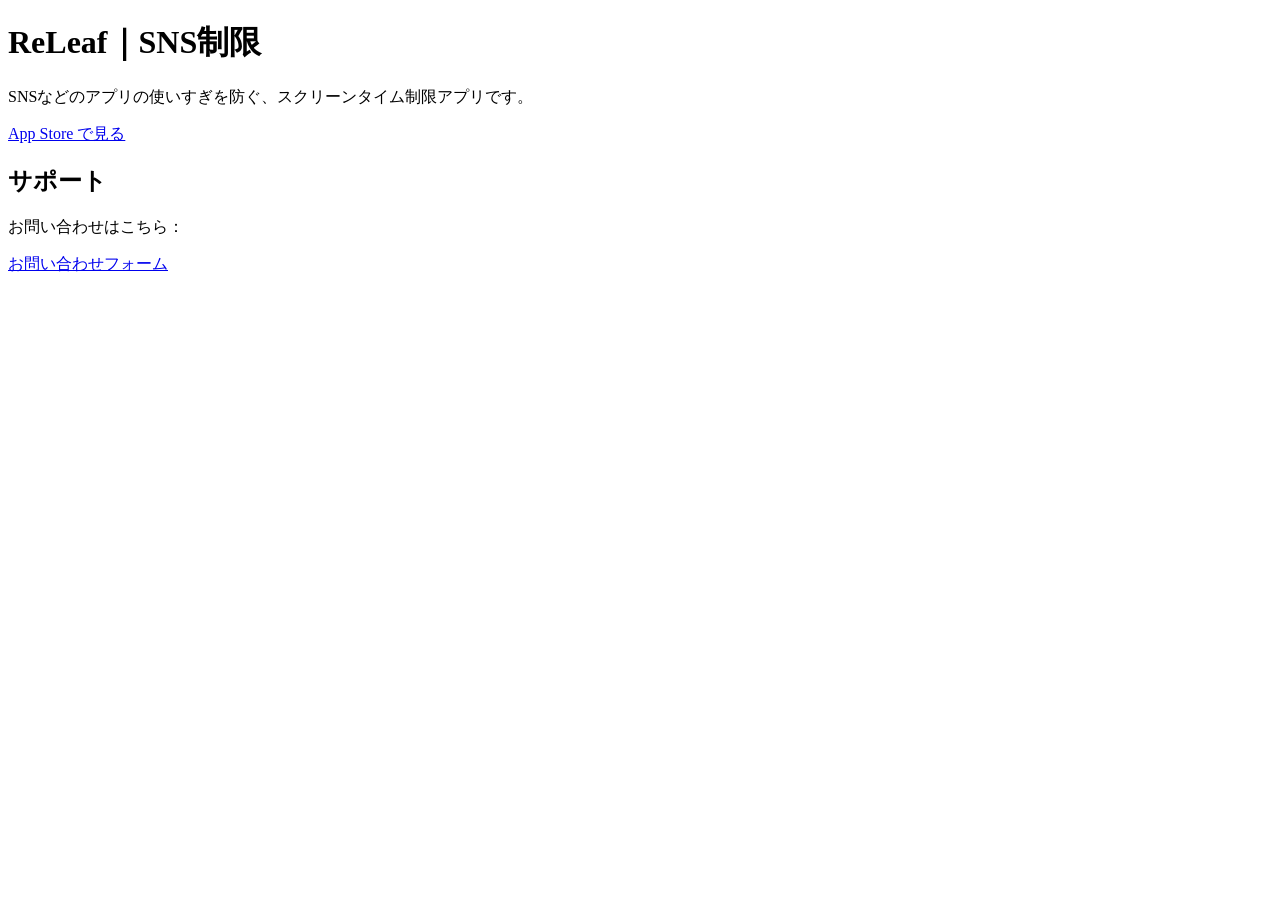
==== ReLeaf/index.html @ 12ad418d "Create index.html for ReLeaf project Initial HTML structure for ReLeaf project with title and suppor" ====
<!DOCTYPE html>
<html lang="ja">
<head>
  <meta charset="utf-8">
  <meta name="viewport" content="width=device-width, initial-scale=1">
  <title>ReLeaf｜SNS制限</title>
</head>
<body>
  <h1>ReLeaf｜SNS制限</h1>
  <p>SNSなどのアプリの使いすぎを防ぐ、スクリーンタイム制限アプリです。</p>
  <p><a href="https://apps.apple.com/jp/app/id6737191162">App Store で見る</a></p>
  <h2>サポート</h2>
  <p>お問い合わせはこちら：</p>
  <p><a href="https://docs.google.com/forms/d/e/1FAIpQLSeIYVHZO8xDFM4n3HXoJDC3IcL614K2ic36VlS-DKCnroAvAg/viewform">お問い合わせフォーム</a></p>
</body>
</html>
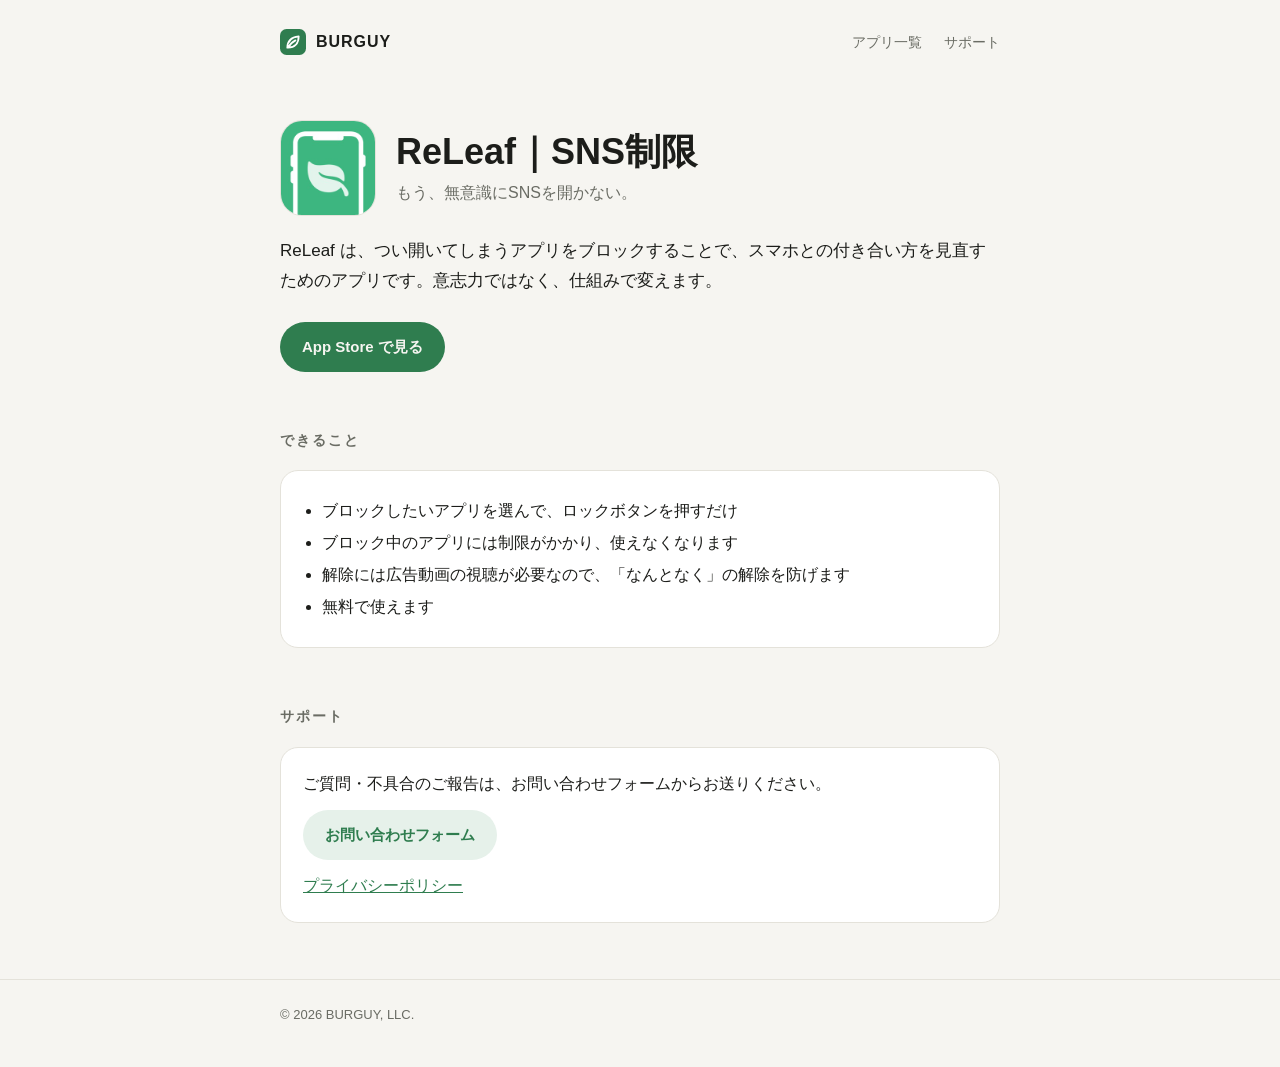
==== commit 6272a334: "Add files via upload" ====
--- a/ReLeaf/index.html
+++ b/ReLeaf/index.html
@@ -3,14 +3,64 @@
 <head>
   <meta charset="utf-8">
   <meta name="viewport" content="width=device-width, initial-scale=1">
-  <title>ReLeaf｜SNS制限</title>
+  <title>ReLeaf｜SNS制限 - BURGUY, LLC.</title>
+  <meta name="description" content="ReLeaf は、つい開いてしまうアプリをブロックして、スマホとの付き合い方を見直すためのアプリです。">
+  <link rel="stylesheet" href="../style.css">
 </head>
 <body>
-  <h1>ReLeaf｜SNS制限</h1>
-  <p>SNSなどのアプリの使いすぎを防ぐ、スクリーンタイム制限アプリです。</p>
-  <p><a href="https://apps.apple.com/jp/app/id6737191162">App Store で見る</a></p>
-  <h2>サポート</h2>
-  <p>お問い合わせはこちら：</p>
-  <p><a href="https://docs.google.com/forms/d/e/1FAIpQLSeIYVHZO8xDFM4n3HXoJDC3IcL614K2ic36VlS-DKCnroAvAg/viewform">お問い合わせフォーム</a></p>
+  <header class="site">
+    <div class="wrap">
+      <a class="brand" href="../">
+        <svg viewBox="0 0 32 32" aria-hidden="true"><rect width="32" height="32" rx="8" fill="#2f7d4f"/><path d="M9 23c0-8 5-13 14-14 0 9-5 14-13 14 2-4 5-7 9-9" fill="none" stroke="#fff" stroke-width="2.2" stroke-linecap="round" stroke-linejoin="round"/></svg>
+        BURGUY
+      </a>
+      <nav>
+        <a href="../#apps">アプリ一覧</a>
+        <a href="#support">サポート</a>
+      </nav>
+    </div>
+  </header>
+
+  <main class="wrap">
+    <div class="app-hero">
+      <img src="../icon-releaf.jpg" alt="ReLeaf のアイコン" width="96" height="96">
+      <div>
+        <h1>ReLeaf｜SNS制限</h1>
+        <p>もう、無意識にSNSを開かない。</p>
+      </div>
+    </div>
+
+    <section>
+      <p class="lead">ReLeaf は、つい開いてしまうアプリをブロックすることで、スマホとの付き合い方を見直すためのアプリです。意志力ではなく、仕組みで変えます。</p>
+      <div class="btns">
+        <a class="btn" href="https://apps.apple.com/jp/app/id6737191162">App Store で見る</a>
+      </div>
+    </section>
+
+    <section>
+      <h2>できること</h2>
+      <div class="panel">
+        <ul class="points">
+          <li>ブロックしたいアプリを選んで、ロックボタンを押すだけ</li>
+          <li>ブロック中のアプリには制限がかかり、使えなくなります</li>
+          <li>解除には広告動画の視聴が必要なので、「なんとなく」の解除を防げます</li>
+          <li>無料で使えます</li>
+        </ul>
+      </div>
+    </section>
+
+    <section id="support">
+      <h2>サポート</h2>
+      <div class="panel">
+        <p>ご質問・不具合のご報告は、お問い合わせフォームからお送りください。</p>
+        <p><a class="btn ghost" href="https://docs.google.com/forms/d/e/1FAIpQLSeIYVHZO8xDFM4n3HXoJDC3IcL614K2ic36VlS-DKCnroAvAg/viewform">お問い合わせフォーム</a></p>
+        <p><a href="https://pricey-gorilla-a04.notion.site/Buddy-32f78aa263bb8085b1f6ca20848d26d1">プライバシーポリシー</a></p>
+      </div>
+    </section>
+  </main>
+
+  <footer>
+    <div class="wrap">© 2026 BURGUY, LLC.</div>
+  </footer>
 </body>
 </html>
--- a/style.css
+++ b/style.css
@@ -0,0 +1,84 @@
+:root {
+  --bg: #f6f5f1;
+  --card: #ffffff;
+  --text: #1c1d1a;
+  --sub: #6a6c64;
+  --line: #e4e2da;
+  --accent: #2f7d4f;
+  --accent-soft: #e6f1ea;
+}
+@media (prefers-color-scheme: dark) {
+  :root {
+    --bg: #141513;
+    --card: #1e201d;
+    --text: #f1f1ec;
+    --sub: #a2a59b;
+    --line: #2e302b;
+    --accent: #7fcb9b;
+    --accent-soft: #1f2e25;
+  }
+}
+* { box-sizing: border-box; }
+html { -webkit-text-size-adjust: 100%; }
+body {
+  margin: 0;
+  background: var(--bg);
+  color: var(--text);
+  font-family: -apple-system, BlinkMacSystemFont, "Hiragino Sans", "Noto Sans JP", "Yu Gothic", sans-serif;
+  line-height: 1.75;
+}
+a { color: var(--accent); }
+.wrap { max-width: 760px; margin: 0 auto; padding: 0 20px; }
+
+header.site { padding: 28px 0 0; }
+header.site .wrap { display: flex; align-items: center; justify-content: space-between; }
+.brand { display: flex; align-items: center; gap: 10px; font-weight: 700; letter-spacing: 0.06em; color: var(--text); text-decoration: none; }
+.brand svg { width: 26px; height: 26px; }
+nav a { margin-left: 18px; font-size: 14px; color: var(--sub); text-decoration: none; }
+nav a:hover { color: var(--accent); }
+
+.hero { padding: 72px 0 56px; }
+.hero h1 { margin: 0 0 16px; font-size: clamp(30px, 7vw, 46px); line-height: 1.3; letter-spacing: 0.01em; }
+.hero p { margin: 0; max-width: 34em; color: var(--sub); font-size: 17px; }
+
+h2 { margin: 0 0 18px; font-size: 14px; letter-spacing: 0.14em; color: var(--sub); font-weight: 600; }
+section { padding: 0 0 56px; }
+
+.apps { display: grid; gap: 12px; list-style: none; margin: 0; padding: 0; }
+.apps a {
+  display: flex; align-items: center; gap: 16px;
+  padding: 16px; border-radius: 18px;
+  background: var(--card); border: 1px solid var(--line);
+  color: inherit; text-decoration: none;
+  transition: transform .15s ease, border-color .15s ease;
+}
+.apps a:hover { transform: translateY(-2px); border-color: var(--accent); }
+.apps img { width: 64px; height: 64px; border-radius: 14px; flex: none; border: 1px solid var(--line); }
+.apps .name { display: block; font-weight: 700; font-size: 17px; line-height: 1.4; }
+.apps .desc { display: block; color: var(--sub); font-size: 14px; line-height: 1.6; }
+.apps .go { margin-left: auto; flex: none; color: var(--accent); font-size: 13px; white-space: nowrap; }
+@media (max-width: 480px) { .apps .go { display: none; } }
+
+.panel { background: var(--card); border: 1px solid var(--line); border-radius: 18px; padding: 22px; }
+.panel p { margin: 0 0 12px; }
+.panel p:last-child { margin: 0; }
+dl.info { margin: 0; display: grid; grid-template-columns: 7em 1fr; row-gap: 10px; font-size: 15px; }
+dl.info dt { color: var(--sub); }
+dl.info dd { margin: 0; }
+
+.btn {
+  display: inline-block; padding: 12px 22px; border-radius: 999px;
+  background: var(--accent); color: var(--bg); font-weight: 700; text-decoration: none; font-size: 15px;
+}
+.btn.ghost { background: var(--accent-soft); color: var(--accent); }
+.btns { display: flex; flex-wrap: wrap; gap: 10px; margin-top: 26px; }
+
+.app-hero { display: flex; align-items: center; gap: 20px; padding: 64px 0 20px; }
+.app-hero img { width: 96px; height: 96px; border-radius: 22px; border: 1px solid var(--line); flex: none; }
+.app-hero h1 { margin: 0; font-size: clamp(26px, 6vw, 36px); line-height: 1.3; }
+.app-hero p { margin: 4px 0 0; color: var(--sub); }
+.lead { font-size: 17px; margin: 0; }
+ul.points { margin: 0; padding-left: 1.2em; }
+ul.points li { margin: 4px 0; }
+
+footer { border-top: 1px solid var(--line); padding: 24px 0 40px; color: var(--sub); font-size: 13px; }
